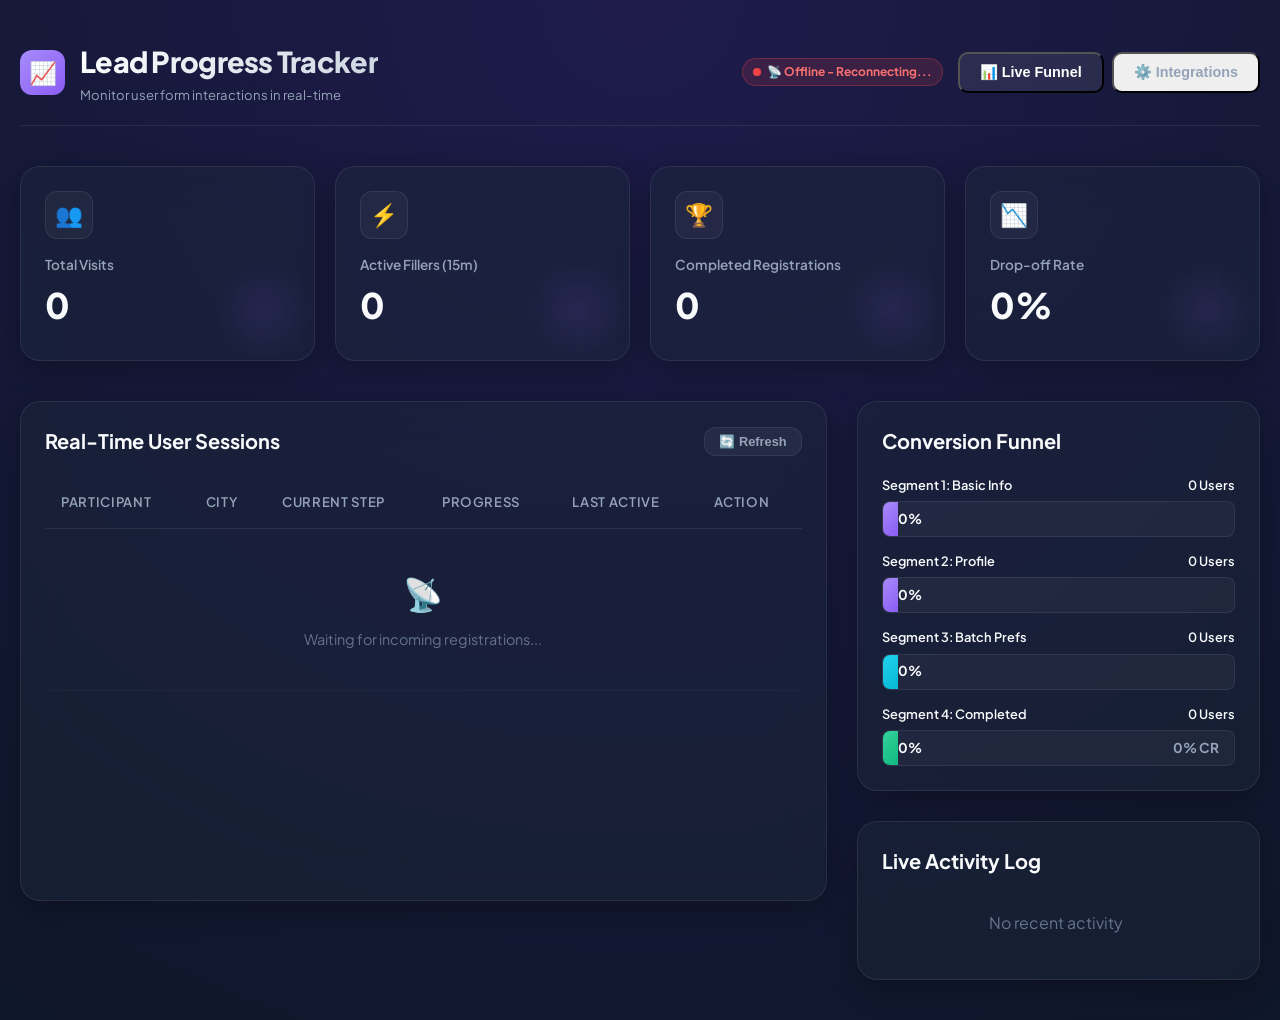
==== admin.html @ 8c6773af "Add files via upload" ====
<!DOCTYPE html>
<html lang="en">
<head>
    <meta charset="UTF-8">
    <meta name="viewport" content="width=device-width, initial-scale=1.0">
    <title>Registration Progress Tracker - Admin Dashboard</title>
    <link rel="stylesheet" href="styles.css">
</head>
<body>

    <div class="dashboard-container">
        
        <!-- Header -->
        <header class="admin-header">
            <div class="admin-title-wrap">
                <div class="admin-logo">📈</div>
                <div>
                    <h1 style="text-align: left; margin: 0; font-size: 1.8rem;">Lead Progress Tracker</h1>
                    <p style="color: var(--text-secondary); font-size: 0.82rem; margin-top: 2px;">
                        Monitor user form interactions in real-time
                    </p>
                </div>
            </div>
            
            <div style="display: flex; align-items: center; gap: 15px;">
                <span class="status-badge-live" id="stream-status">Connecting Stream...</span>
                <nav class="admin-nav">
                    <button class="nav-tab active" id="tab-dashboard" onclick="switchTab('dashboard')">📊 Live Funnel</button>
                    <button class="nav-tab" id="tab-settings" onclick="switchTab('settings')">⚙️ Integrations</button>
                </nav>
            </div>
        </header>

        <!-- Toast Alerts Container -->
        <div class="toast-container" id="toast-bin"></div>

        <!-- ------------------------------------------------------------- -->
        <!-- DASHBOARD TAB -->
        <!-- ------------------------------------------------------------- -->
        <div id="view-dashboard">
            
            <!-- Metrics Panel -->
            <div class="stats-grid">
                <div class="glass stat-card">
                    <div class="stat-icon">👥</div>
                    <div class="stat-label">Total Visits</div>
                    <div class="stat-val" id="metric-visits">0</div>
                </div>
                <div class="glass stat-card">
                    <div class="stat-icon">⚡</div>
                    <div class="stat-label">Active Fillers (15m)</div>
                    <div class="stat-val" id="metric-active">0</div>
                </div>
                <div class="glass stat-card">
                    <div class="stat-icon">🏆</div>
                    <div class="stat-label">Completed Registrations</div>
                    <div class="stat-val" id="metric-completed">0</div>
                </div>
                <div class="glass stat-card">
                    <div class="stat-icon">📉</div>
                    <div class="stat-label">Drop-off Rate</div>
                    <div class="stat-val" id="metric-dropoff">0%</div>
                </div>
            </div>

            <!-- Lower Layout: Grid & Funnel/Logs -->
            <div class="dashboard-grid">
                
                <!-- Left: Sessions Table -->
                <div class="glass" style="padding: 24px; min-height: 500px;">
                    <div class="panel-header">
                        <h3 class="panel-title">Real-Time User Sessions</h3>
                        <button class="btn btn-secondary" style="padding: 6px 14px; font-size: 0.8rem;" onclick="loadDashboardData()">🔄 Refresh</button>
                    </div>
                    
                    <div class="table-wrap">
                        <table>
                            <thead>
                                <tr>
                                    <th>Participant</th>
                                    <th>City</th>
                                    <th>Current Step</th>
                                    <th>Progress</th>
                                    <th>Last Active</th>
                                    <th>Action</th>
                                </tr>
                            </thead>
                            <tbody id="session-table-body">
                                <tr>
                                    <td colspan="6" class="empty-state">
                                        <div class="empty-state-icon">📡</div>
                                        <div>Waiting for incoming registrations...</div>
                                    </td>
                                </tr>
                            </tbody>
                        </table>
                    </div>
                </div>

                <!-- Right Sidebar: Funnel Chart & Live Logs -->
                <div style="display: flex; flex-direction: column; gap: 30px;">
                    
                    <!-- Funnel Chart Card -->
                    <div class="glass funnel-panel">
                        <h3 class="panel-title">Conversion Funnel</h3>
                        
                        <div class="funnel-container" id="funnel-chart">
                            <!-- Segment 1 -->
                            <div class="funnel-row">
                                <div class="funnel-label-row">
                                    <span>Segment 1: Basic Info</span>
                                    <span id="funnel-count-1">0 Users</span>
                                </div>
                                <div class="funnel-bar-outer">
                                    <div class="funnel-bar-inner" id="funnel-bar-1" style="width: 0%;">0%</div>
                                </div>
                            </div>
                            
                            <!-- Segment 2 -->
                            <div class="funnel-row">
                                <div class="funnel-label-row">
                                    <span>Segment 2: Profile</span>
                                    <span id="funnel-count-2">0 Users</span>
                                </div>
                                <div class="funnel-bar-outer">
                                    <div class="funnel-bar-inner" id="funnel-bar-2" style="width: 0%;">0%</div>
                                </div>
                            </div>
                            
                            <!-- Segment 3 -->
                            <div class="funnel-row">
                                <div class="funnel-label-row">
                                    <span>Segment 3: Batch Prefs</span>
                                    <span id="funnel-count-3">0 Users</span>
                                </div>
                                <div class="funnel-bar-outer">
                                    <div class="funnel-bar-inner" id="funnel-bar-3" style="width: 0%;">0%</div>
                                </div>
                            </div>
                            
                            <!-- Segment 4 -->
                            <div class="funnel-row">
                                <div class="funnel-label-row">
                                    <span>Segment 4: Completed</span>
                                    <span id="funnel-count-4">0 Users</span>
                                </div>
                                <div class="funnel-bar-outer">
                                    <div class="funnel-bar-inner" id="funnel-bar-4" style="width: 0%;">0%</div>
                                    <span class="funnel-percent" id="funnel-percent-4">0% CR</span>
                                </div>
                            </div>
                        </div>
                    </div>

                    <!-- Live Activity Log -->
                    <div class="glass feed-panel">
                        <h3 class="panel-title" style="margin-bottom: 15px;">Live Activity Log</h3>
                        <div class="feed-list" id="activity-feed">
                            <div class="empty-state" style="padding: 20px;">
                                No recent activity
                            </div>
                        </div>
                    </div>

                </div>

            </div>

        </div>

        <!-- ------------------------------------------------------------- -->
        <!-- SETTINGS TAB -->
        <!-- ------------------------------------------------------------- -->
        <div id="view-settings" style="display: none;">
            
            <div class="settings-grid">
                
                <!-- Main Configuration Panel -->
                <div class="glass settings-card">
                    <h3 class="panel-title" style="margin-bottom: 8px;">Notifications Integrations</h3>
                    <p style="color: var(--text-secondary); font-size: 0.85rem; margin-bottom: 24px;">
                        Configure automated messages to be pushed instantly when users advance across segments.
                    </p>

                    <form id="settings-form" onsubmit="saveSettings(event)">
                        
                        <div class="toggle-container">
                            <div>
                                <h4 style="font-weight: 700; font-size: 0.95rem; margin-bottom: 2px;">Enable Instant Notifications</h4>
                                <p style="color: var(--text-muted); font-size: 0.78rem;">Turn on/off all external telegram/discord messages.</p>
                            </div>
                            <label class="switch">
                                <input type="checkbox" id="enable_notifications">
                                <span class="slider"></span>
                            </label>
                        </div>

                        <!-- Telegram Section -->
                        <div style="border-top: 1px solid var(--card-border); padding-top: 24px; margin-top: 24px;">
                            <h4 style="font-weight: 700; margin-bottom: 12px; color: var(--secondary); display: flex; align-items: center; gap: 8px;">
                                <span>✈️</span> Telegram Bot Integration
                            </h4>
                            
                            <div class="form-group">
                                <label for="telegram_token">Telegram Bot Token</label>
                                <input type="text" id="telegram_token" placeholder="e.g. 1234567890:ABCdefGhIJKlmNoPQRsTUVwxyZ">
                            </div>
                            
                            <div class="form-group">
                                <label for="telegram_chat_id">Telegram Chat ID / Channel ID</label>
                                <input type="text" id="telegram_chat_id" placeholder="e.g. -100123456789 or 987654321">
                                <p style="color: var(--text-muted); font-size: 0.72rem; margin-top: 5px;">
                                    Create a bot via @BotFather, retrieve token, create group, add bot, and grab Chat ID.
                                </p>
                            </div>
                        </div>

                        <!-- Discord Section -->
                        <div style="border-top: 1px solid var(--card-border); padding-top: 24px; margin-top: 24px; margin-bottom: 30px;">
                            <h4 style="font-weight: 700; margin-bottom: 12px; color: #5865f2; display: flex; align-items: center; gap: 8px;">
                                <span>👾</span> Discord Webhook Integration
                            </h4>
                            
                            <div class="form-group">
                                <label for="discord_webhook">Discord Webhook URL</label>
                                <input type="text" id="discord_webhook" placeholder="https://discord.com/api/webhooks/...">
                            </div>
                        </div>

                        <div style="display: flex; gap: 15px;">
                            <button type="submit" class="btn btn-primary" id="btn-save-settings">Save Settings</button>
                            <button type="button" class="btn btn-secondary" onclick="testNotification()">🧪 Test Integration</button>
                        </div>

                    </form>
                </div>

                <!-- Helper Card -->
                <div class="glass" style="padding: 24px;">
                    <h4 style="font-weight: 700; margin-bottom: 12px;">Integration Guide</h4>
                    <ul style="color: var(--text-secondary); font-size: 0.85rem; padding-left: 18px; line-height: 1.7;">
                        <li style="margin-bottom: 12px;">
                            <strong>Telegram Bot:</strong> Send a message to <code>@BotFather</code> in Telegram, type <code>/newbot</code>, copy the API Token. Create a group, add your bot as admin, send a dummy message, then access <code>https://api.telegram.org/bot&lt;Token&gt;/getUpdates</code> to find the group's <code>chat_id</code>.
                        </li>
                        <li style="margin-bottom: 12px;">
                            <strong>Discord Channel:</strong> Go to Discord channel settings $\rightarrow$ Integrations $\rightarrow$ Webhooks $\rightarrow$ Create Webhook, copy the webhook URL.
                        </li>
                        <li>
                            <strong>Sound Alerts:</strong> When the dashboard is open, the browser will automatically play a synthesized chiptune sound alert whenever a user steps up a segment.
                        </li>
                    </ul>
                </div>

            </div>

        </div>

    </div>

    <!-- ------------------------------------------------------------- -->
    <!-- VIEW DETAILS MODAL -->
    <!-- ------------------------------------------------------------- -->
    <div class="modal-overlay" id="details-modal">
        <div class="glass modal-card">
            
            <div class="modal-header">
                <h3 style="font-weight: 800; font-size: 1.25rem;">Participant Profile</h3>
                <button class="close-btn" onclick="closeModal()">×</button>
            </div>
            
            <div class="modal-body" id="modal-content">
                <!-- Populated dynamically via Javascript -->
            </div>

        </div>
    </div>

    <!-- Scripts -->
    <script src="admin.js"></script>
</body>
</html>
---- styles.css ----
/* @import Google Fonts */
@import url('https://fonts.googleapis.com/css2?family=Plus+Jakarta+Sans:wght@300;400;500;600;700;800&display=swap');

/* CSS Variables for Premium Dark Glass Design */
:root {
    --bg-gradient: radial-gradient(circle at 50% 0%, #1e1b4b 0%, #0f172a 100%);
    --card-bg: rgba(30, 41, 59, 0.45);
    --card-border: rgba(255, 255, 255, 0.08);
    --primary: #8b5cf6;
    --primary-glow: rgba(139, 92, 246, 0.35);
    --primary-gradient: linear-gradient(135deg, #a78bfa 0%, #8b5cf6 100%);
    --secondary: #06b6d4;
    --secondary-gradient: linear-gradient(135deg, #22d3ee 0%, #06b6d4 100%);
    --text-primary: #f8fafc;
    --text-secondary: #94a3b8;
    --text-muted: #64748b;
    --success: #10b981;
    --success-bg: rgba(16, 185, 129, 0.15);
    --danger: #ef4444;
    --danger-bg: rgba(239, 68, 68, 0.15);
    --warning: #f59e0b;
    --font-family: 'Plus Jakarta Sans', sans-serif;
    --transition: all 0.3s cubic-bezier(0.4, 0, 0.2, 1);
}

/* Global Reset */
* {
    margin: 0;
    padding: 0;
    box-sizing: border-box;
}

body {
    font-family: var(--font-family);
    background: var(--bg-gradient);
    color: var(--text-primary);
    min-height: 100vh;
    overflow-x: hidden;
    line-height: 1.5;
}

/* Glassmorphism utility */
.glass {
    background: var(--card-bg);
    backdrop-filter: blur(20px);
    -webkit-backdrop-filter: blur(20px);
    border: 1px solid var(--card-border);
    border-radius: 20px;
    box-shadow: 0 8px 32px 0 rgba(0, 0, 0, 0.3);
}

/* Scrollbar Styling */
::-webkit-scrollbar {
    width: 8px;
    height: 8px;
}
::-webkit-scrollbar-track {
    background: rgba(15, 23, 42, 0.5);
}
::-webkit-scrollbar-thumb {
    background: rgba(139, 92, 246, 0.3);
    border-radius: 10px;
}
::-webkit-scrollbar-thumb:hover {
    background: rgba(139, 92, 246, 0.6);
}

/* App Containers */
.app-container {
    max-width: 650px;
    margin: 60px auto;
    padding: 20px;
}

.dashboard-container {
    max-width: 1400px;
    margin: 0 auto;
    padding: 40px 20px;
}

/* Typography elements */
h1 {
    font-weight: 800;
    font-size: 2.2rem;
    letter-spacing: -0.025em;
    background: linear-gradient(135deg, #ffffff 0%, #cbd5e1 100%);
    -webkit-background-clip: text;
    -webkit-text-fill-color: transparent;
    margin-bottom: 8px;
    text-align: center;
}

.subtitle {
    color: var(--text-secondary);
    font-size: 0.95rem;
    text-align: center;
    margin-bottom: 40px;
}

/* Progress Header Stepper */
.progress-stepper {
    display: flex;
    justify-content: space-between;
    align-items: center;
    position: relative;
    margin-bottom: 40px;
    padding: 0 10px;
}

.progress-line {
    position: absolute;
    top: 20px;
    left: 0;
    right: 0;
    height: 4px;
    background: rgba(255, 255, 255, 0.08);
    z-index: 1;
    border-radius: 2px;
}

.progress-line-fill {
    position: absolute;
    top: 0;
    left: 0;
    height: 100%;
    width: 0%;
    background: var(--primary-gradient);
    transition: var(--transition);
    border-radius: 2px;
}

.step-node {
    position: relative;
    z-index: 2;
    display: flex;
    flex-direction: column;
    align-items: center;
    gap: 8px;
    cursor: pointer;
}

.step-circle {
    width: 44px;
    height: 44px;
    border-radius: 50%;
    background: #1e293b;
    border: 2px solid var(--card-border);
    display: flex;
    align-items: center;
    justify-content: center;
    font-weight: 700;
    color: var(--text-secondary);
    transition: var(--transition);
}

.step-node.active .step-circle {
    background: var(--primary);
    border-color: var(--primary);
    color: white;
    box-shadow: 0 0 20px var(--primary-glow);
}

.step-node.completed .step-circle {
    background: var(--secondary);
    border-color: var(--secondary);
    color: white;
    box-shadow: 0 0 20px rgba(6, 182, 212, 0.35);
}

.step-label {
    font-size: 0.75rem;
    font-weight: 600;
    color: var(--text-muted);
    transition: var(--transition);
}

.step-node.active .step-label {
    color: var(--text-primary);
}

.step-node.completed .step-label {
    color: var(--secondary);
}

/* Registration Form Card styling */
.form-card {
    padding: 40px;
    margin-bottom: 24px;
}

.form-segment {
    display: none;
    animation: fadeInSlide 0.4s ease-out forwards;
}

.form-segment.active {
    display: block;
}

@keyframes fadeInSlide {
    from {
        opacity: 0;
        transform: translateY(15px);
    }
    to {
        opacity: 1;
        transform: translateY(0);
    }
}

.segment-title {
    font-size: 1.4rem;
    font-weight: 700;
    color: white;
    margin-bottom: 8px;
}

.segment-desc {
    font-size: 0.88rem;
    color: var(--text-secondary);
    margin-bottom: 24px;
    border-bottom: 1px solid var(--card-border);
    padding-bottom: 12px;
}

/* Form Controls */
.form-group {
    margin-bottom: 20px;
}

.form-group.half-width {
    width: 48%;
}

.form-row {
    display: flex;
    justify-content: space-between;
}

label {
    display: block;
    font-size: 0.85rem;
    font-weight: 600;
    color: var(--text-secondary);
    margin-bottom: 8px;
}

label span {
    color: var(--danger);
}

.input-wrapper {
    position: relative;
}

input[type="text"],
input[type="email"],
input[type="tel"],
select,
textarea {
    width: 100%;
    padding: 12px 16px;
    background: rgba(15, 23, 42, 0.6);
    border: 1.5px solid var(--card-border);
    border-radius: 12px;
    color: white;
    font-family: var(--font-family);
    font-size: 0.95rem;
    outline: none;
    transition: var(--transition);
}

input:focus,
select:focus,
textarea:focus {
    border-color: var(--primary);
    box-shadow: 0 0 15px var(--primary-glow);
    background: rgba(15, 23, 42, 0.8);
}

textarea {
    resize: vertical;
    min-height: 100px;
}

/* Radio & Checkbox buttons styling */
.checkbox-label {
    display: flex;
    align-items: flex-start;
    gap: 10px;
    cursor: pointer;
    font-weight: 500;
    font-size: 0.9rem;
    color: var(--text-secondary);
}

.checkbox-label input {
    margin-top: 4px;
    accent-color: var(--primary);
}

/* Action Buttons */
.form-actions {
    display: flex;
    justify-content: space-between;
    margin-top: 30px;
}

.btn {
    padding: 12px 28px;
    border-radius: 12px;
    font-weight: 600;
    font-size: 0.95rem;
    cursor: pointer;
    transition: var(--transition);
    border: none;
    outline: none;
    display: inline-flex;
    align-items: center;
    gap: 8px;
}

.btn-primary {
    background: var(--primary-gradient);
    color: white;
    box-shadow: 0 4px 15px rgba(139, 92, 246, 0.4);
}

.btn-primary:hover {
    box-shadow: 0 6px 20px rgba(139, 92, 246, 0.6);
    transform: translateY(-2px);
}

.btn-secondary {
    background: rgba(255, 255, 255, 0.05);
    color: var(--text-secondary);
    border: 1px solid var(--card-border);
}

.btn-secondary:hover {
    background: rgba(255, 255, 255, 0.1);
    color: white;
    transform: translateY(-2px);
}

.btn-disabled {
    opacity: 0.5;
    pointer-events: none;
}

.btn-danger {
    background: var(--danger);
    color: white;
}

.btn-danger:hover {
    transform: translateY(-2px);
    box-shadow: 0 4px 12px rgba(239, 68, 68, 0.4);
}

/* Segment 4: Payment Button specifically */
.payment-section {
    text-align: center;
    background: rgba(139, 92, 246, 0.08);
    border: 1.5px dashed var(--primary);
    border-radius: 16px;
    padding: 24px;
    margin-bottom: 24px;
}

.payment-price {
    font-size: 2.2rem;
    font-weight: 800;
    color: white;
    margin: 10px 0;
}

.payment-btn {
    display: inline-block;
    padding: 14px 32px;
    background: var(--secondary-gradient);
    color: white;
    border-radius: 12px;
    text-decoration: none;
    font-weight: 700;
    margin: 12px 0;
    box-shadow: 0 4px 15px rgba(6, 182, 212, 0.4);
    transition: var(--transition);
}

.payment-btn:hover {
    transform: translateY(-2px);
    box-shadow: 0 6px 20px rgba(6, 182, 212, 0.6);
}

/* Success View styling */
.success-view {
    text-align: center;
    padding: 40px 20px;
    animation: fadeInSlide 0.5s ease-out forwards;
}

.success-icon {
    width: 80px;
    height: 80px;
    border-radius: 50%;
    background: var(--success-bg);
    border: 2px solid var(--success);
    color: var(--success);
    display: inline-flex;
    align-items: center;
    justify-content: center;
    font-size: 2.5rem;
    margin-bottom: 24px;
    box-shadow: 0 0 25px rgba(16, 185, 129, 0.2);
}

/* ------------------------------------------------------------- */
/* ADMIN DASHBOARD STYLING */
/* ------------------------------------------------------------- */

/* Header & Navigation */
.admin-header {
    display: flex;
    justify-content: space-between;
    align-items: center;
    margin-bottom: 40px;
    border-bottom: 1px solid var(--card-border);
    padding-bottom: 20px;
}

.admin-title-wrap {
    display: flex;
    align-items: center;
    gap: 15px;
}

.admin-logo {
    width: 45px;
    height: 45px;
    border-radius: 12px;
    background: var(--primary-gradient);
    display: flex;
    align-items: center;
    justify-content: center;
    font-size: 1.4rem;
    font-weight: 800;
    color: white;
}

.admin-nav {
    display: flex;
    gap: 8px;
}

.nav-tab {
    padding: 10px 20px;
    border-radius: 10px;
    color: var(--text-secondary);
    text-decoration: none;
    font-weight: 600;
    font-size: 0.9rem;
    cursor: pointer;
    transition: var(--transition);
}

.nav-tab.active {
    background: rgba(255, 255, 255, 0.08);
    color: white;
}

.nav-tab:hover:not(.active) {
    background: rgba(255, 255, 255, 0.03);
    color: white;
}

.status-badge-live {
    background: rgba(239, 68, 68, 0.15);
    color: #f87171;
    border: 1px solid rgba(239, 68, 68, 0.3);
    padding: 4px 10px;
    border-radius: 30px;
    font-size: 0.75rem;
    font-weight: 700;
    display: inline-flex;
    align-items: center;
    gap: 6px;
}

.status-badge-live::before {
    content: '';
    display: inline-block;
    width: 8px;
    height: 8px;
    border-radius: 50%;
    background: #ef4444;
    animation: pulse 1.5s infinite;
}

@keyframes pulse {
    0% { transform: scale(0.9); opacity: 0.5; }
    50% { transform: scale(1.2); opacity: 1; }
    100% { transform: scale(0.9); opacity: 0.5; }
}

/* Stats Dashboard Grid */
.stats-grid {
    display: grid;
    grid-template-columns: repeat(auto-fit, minmax(280px, 1fr));
    gap: 20px;
    margin-bottom: 40px;
}

.stat-card {
    padding: 24px;
    position: relative;
    overflow: hidden;
}

.stat-card::after {
    content: '';
    position: absolute;
    bottom: 0;
    right: 0;
    width: 100px;
    height: 100px;
    background: radial-gradient(circle, var(--primary-glow) 0%, transparent 70%);
    opacity: 0.3;
}

.stat-icon {
    width: 48px;
    height: 48px;
    border-radius: 12px;
    background: rgba(255, 255, 255, 0.04);
    border: 1px solid var(--card-border);
    display: flex;
    align-items: center;
    justify-content: center;
    font-size: 1.4rem;
    color: var(--primary);
    margin-bottom: 16px;
}

.stat-card:nth-child(2) .stat-icon { color: var(--secondary); }
.stat-card:nth-child(3) .stat-icon { color: var(--success); }
.stat-card:nth-child(4) .stat-icon { color: var(--warning); }

.stat-label {
    color: var(--text-secondary);
    font-size: 0.85rem;
    font-weight: 600;
}

.stat-val {
    font-size: 2.2rem;
    font-weight: 800;
    margin: 4px 0;
}

/* Dual Panel Grid (Logs and Active Trackers) */
.dashboard-grid {
    display: grid;
    grid-template-columns: 2fr 1fr;
    gap: 30px;
    align-items: start;
}

@media (max-width: 1024px) {
    .dashboard-grid {
        grid-template-columns: 1fr;
    }
}

.panel-header {
    display: flex;
    justify-content: space-between;
    align-items: center;
    margin-bottom: 20px;
}

.panel-title {
    font-size: 1.25rem;
    font-weight: 700;
}

/* Grid & Tables for Active Sessions */
.table-wrap {
    overflow-x: auto;
    width: 100%;
}

table {
    width: 100%;
    border-collapse: collapse;
    text-align: left;
}

th {
    padding: 16px;
    font-weight: 600;
    color: var(--text-secondary);
    font-size: 0.82rem;
    text-transform: uppercase;
    letter-spacing: 0.05em;
    border-bottom: 1px solid var(--card-border);
}

td {
    padding: 16px;
    font-size: 0.9rem;
    border-bottom: 1px solid rgba(255, 255, 255, 0.03);
    vertical-align: middle;
}

tr:hover td {
    background: rgba(255, 255, 255, 0.01);
}

.avatar-cell {
    display: flex;
    align-items: center;
    gap: 12px;
}

.avatar {
    width: 38px;
    height: 38px;
    border-radius: 50%;
    background: var(--primary-gradient);
    display: flex;
    align-items: center;
    justify-content: center;
    font-weight: 700;
    font-size: 0.9rem;
    color: white;
}

.text-sub {
    font-size: 0.78rem;
    color: var(--text-muted);
}

/* Dynamic status progress indicators */
.badge {
    padding: 4px 10px;
    border-radius: 20px;
    font-size: 0.75rem;
    font-weight: 600;
    display: inline-block;
}

.badge-seg1 { background: rgba(139, 92, 246, 0.15); color: #a78bfa; border: 1px solid rgba(139, 92, 246, 0.3); }
.badge-seg2 { background: rgba(6, 182, 212, 0.15); color: #22d3ee; border: 1px solid rgba(6, 182, 212, 0.3); }
.badge-seg3 { background: rgba(245, 158, 11, 0.15); color: #fbbf24; border: 1px solid rgba(245, 158, 11, 0.3); }
.badge-seg4 { background: rgba(16, 185, 129, 0.15); color: #34d399; border: 1px solid rgba(16, 185, 129, 0.3); }

/* Progress Mini bar */
.mini-progress {
    width: 100px;
    height: 6px;
    background: rgba(255, 255, 255, 0.08);
    border-radius: 10px;
    overflow: hidden;
}

.mini-progress-fill {
    height: 100%;
    background: var(--primary);
    border-radius: 10px;
    transition: var(--transition);
}

.mini-progress-fill.completed {
    background: var(--success);
}

/* Funnel chart using CSS Flex */
.funnel-panel {
    padding: 24px;
}

.funnel-container {
    display: flex;
    flex-direction: column;
    gap: 15px;
    margin-top: 20px;
}

.funnel-row {
    display: flex;
    flex-direction: column;
    gap: 6px;
}

.funnel-label-row {
    display: flex;
    justify-content: space-between;
    font-size: 0.8rem;
    font-weight: 600;
}

.funnel-bar-outer {
    height: 36px;
    background: rgba(255, 255, 255, 0.04);
    border: 1px solid var(--card-border);
    border-radius: 8px;
    overflow: hidden;
    position: relative;
}

.funnel-bar-inner {
    height: 100%;
    background: var(--primary-gradient);
    transition: width 1s cubic-bezier(0.4, 0, 0.2, 1);
    display: flex;
    align-items: center;
    padding-left: 15px;
    font-weight: 700;
    font-size: 0.85rem;
}

.funnel-row:nth-child(2) .funnel-bar-inner { background: linear-gradient(135deg, #a78bfa 0%, #8b5cf6 100%); }
.funnel-row:nth-child(3) .funnel-bar-inner { background: linear-gradient(135deg, #22d3ee 0%, #06b6d4 100%); }
.funnel-row:nth-child(4) .funnel-bar-inner { background: linear-gradient(135deg, #34d399 0%, #10b981 100%); }

.funnel-percent {
    position: absolute;
    right: 15px;
    top: 50%;
    transform: translateY(-50%);
    font-weight: 700;
    font-size: 0.85rem;
    color: var(--text-secondary);
}

/* Live Feed / Notification Logs panel */
.feed-panel {
    padding: 24px;
    max-height: 480px;
    display: flex;
    flex-direction: column;
}

.feed-list {
    overflow-y: auto;
    flex: 1;
    display: flex;
    flex-direction: column;
    gap: 12px;
    padding-right: 5px;
}

.feed-item {
    padding: 12px;
    border-radius: 12px;
    background: rgba(255, 255, 255, 0.02);
    border: 1px solid var(--card-border);
    display: flex;
    gap: 12px;
    animation: slideInLeft 0.3s cubic-bezier(0.18, 0.89, 0.32, 1.28) forwards;
}

@keyframes slideInLeft {
    from { opacity: 0; transform: translateX(-20px); }
    to { opacity: 1; transform: translateX(0); }
}

.feed-icon {
    width: 32px;
    height: 32px;
    border-radius: 50%;
    display: flex;
    align-items: center;
    justify-content: center;
    font-size: 0.95rem;
    flex-shrink: 0;
}

.feed-icon.info { background: rgba(139, 92, 246, 0.15); color: #a78bfa; }
.feed-icon.success { background: rgba(16, 185, 129, 0.15); color: #34d399; }
.feed-icon.warning { background: rgba(245, 158, 11, 0.15); color: #fbbf24; }

.feed-content {
    flex: 1;
}

.feed-title {
    font-weight: 600;
    font-size: 0.85rem;
}

.feed-time {
    font-size: 0.72rem;
    color: var(--text-muted);
    margin-top: 4px;
}

/* ------------------------------------------------------------- */
/* VIEW DETAILS MODAL */
/* ------------------------------------------------------------- */
.modal-overlay {
    position: fixed;
    top: 0;
    left: 0;
    right: 0;
    bottom: 0;
    background: rgba(15, 23, 42, 0.75);
    backdrop-filter: blur(8px);
    display: flex;
    align-items: center;
    justify-content: center;
    z-index: 1000;
    opacity: 0;
    pointer-events: none;
    transition: var(--transition);
}

.modal-overlay.active {
    opacity: 1;
    pointer-events: all;
}

.modal-card {
    width: 100%;
    max-width: 600px;
    margin: 20px;
    max-height: 90vh;
    overflow-y: auto;
    padding: 30px;
    animation: modalScale 0.3s cubic-bezier(0.34, 1.56, 0.64, 1) forwards;
}

@keyframes modalScale {
    from { opacity: 0; transform: scale(0.9); }
    to { opacity: 1; transform: scale(1); }
}

.modal-header {
    display: flex;
    justify-content: space-between;
    align-items: center;
    margin-bottom: 20px;
    border-bottom: 1px solid var(--card-border);
    padding-bottom: 15px;
}

.close-btn {
    background: none;
    border: none;
    font-size: 1.5rem;
    color: var(--text-secondary);
    cursor: pointer;
    transition: var(--transition);
}

.close-btn:hover {
    color: white;
}

.modal-body {
    display: flex;
    flex-direction: column;
    gap: 20px;
}

.info-section {
    border-bottom: 1px solid rgba(255, 255, 255, 0.03);
    padding-bottom: 15px;
}

.info-section-title {
    font-size: 0.85rem;
    font-weight: 700;
    text-transform: uppercase;
    letter-spacing: 0.05em;
    color: var(--primary);
    margin-bottom: 12px;
}

.info-grid {
    display: grid;
    grid-template-columns: repeat(auto-fit, minmax(200px, 1fr));
    gap: 15px;
}

.info-item {
    display: flex;
    flex-direction: column;
}

.info-label {
    font-size: 0.75rem;
    color: var(--text-muted);
    font-weight: 500;
}

.info-val {
    font-size: 0.95rem;
    font-weight: 600;
    color: white;
    margin-top: 2px;
}

/* ------------------------------------------------------------- */
/* CONFIG SETTINGS VIEW */
/* ------------------------------------------------------------- */
.settings-grid {
    display: grid;
    grid-template-columns: 2fr 1.2fr;
    gap: 30px;
}

@media (max-width: 900px) {
    .settings-grid {
        grid-template-columns: 1fr;
    }
}

.settings-card {
    padding: 30px;
}

.toggle-container {
    display: flex;
    align-items: center;
    justify-content: space-between;
    background: rgba(255, 255, 255, 0.02);
    border: 1px solid var(--card-border);
    padding: 16px;
    border-radius: 12px;
    margin-bottom: 24px;
}

/* CSS Switch */
.switch {
    position: relative;
    display: inline-block;
    width: 50px;
    height: 26px;
}

.switch input {
    opacity: 0;
    width: 0;
    height: 0;
}

.slider {
    position: absolute;
    cursor: pointer;
    top: 0;
    left: 0;
    right: 0;
    bottom: 0;
    background-color: #334155;
    transition: .4s;
    border-radius: 34px;
}

.slider:before {
    position: absolute;
    content: "";
    height: 18px;
    width: 18px;
    left: 4px;
    bottom: 4px;
    background-color: white;
    transition: .4s;
    border-radius: 50%;
}

input:checked + .slider {
    background-color: var(--success);
}

input:checked + .slider:before {
    transform: translateX(24px);
}

/* Toast Notifications */
.toast-container {
    position: fixed;
    bottom: 24px;
    right: 24px;
    display: flex;
    flex-direction: column;
    gap: 10px;
    z-index: 2000;
}

.toast {
    background: rgba(15, 23, 42, 0.9);
    border: 1.5px solid var(--card-border);
    backdrop-filter: blur(12px);
    padding: 16px 20px;
    border-radius: 12px;
    color: white;
    display: flex;
    align-items: center;
    gap: 12px;
    box-shadow: 0 4px 20px rgba(0, 0, 0, 0.4);
    animation: toastIn 0.3s cubic-bezier(0.18, 0.89, 0.32, 1.28) forwards;
}

@keyframes toastIn {
    from { opacity: 0; transform: translateY(20px) scale(0.9); }
    to { opacity: 1; transform: translateY(0) scale(1); }
}

.toast.toast-success { border-color: var(--success); }
.toast.toast-info { border-color: var(--primary); }

.toast-close {
    background: none;
    border: none;
    color: var(--text-muted);
    font-size: 1.1rem;
    cursor: pointer;
    margin-left: auto;
}

.toast-close:hover {
    color: white;
}

/* Empty states */
.empty-state {
    text-align: center;
    padding: 40px;
    color: var(--text-muted);
}
.empty-state-icon {
    font-size: 2rem;
    margin-bottom: 12px;
}

/* ------------------------------------------------------------- */
/* MOBILE RESPONSIVE MEDIA QUERY (< 650px) */
/* ------------------------------------------------------------- */
@media (max-width: 650px) {
    /* Form Layout Adjustment */
    .app-container {
        margin: 20px auto;
        padding: 12px;
    }

    h1 {
        font-size: 1.65rem;
    }

    .subtitle {
        font-size: 0.82rem;
        margin-bottom: 24px;
    }

    /* Stepper Scale-down */
    .progress-stepper {
        padding: 10px;
        margin-bottom: 24px;
        border-radius: 14px;
    }

    .step-circle {
        width: 32px;
        height: 32px;
        font-size: 0.8rem;
    }

    .step-label {
        font-size: 0.62rem;
    }

    .progress-line {
        top: 25px;
    }

    /* Form Card padding reduction */
    .form-card {
        padding: 24px 16px;
        border-radius: 16px;
    }

    .segment-title {
        font-size: 1.2rem;
    }

    .segment-desc {
        font-size: 0.8rem;
        margin-bottom: 16px;
    }

    /* Stacking row components vertically */
    .form-row {
        flex-direction: column;
        gap: 0;
    }

    .form-group.half-width {
        width: 100%;
    }

    /* Inputs adjustments */
    input[type="text"],
    input[type="email"],
    input[type="tel"],
    select,
    textarea {
        padding: 10px 12px;
        font-size: 0.88rem;
    }

    /* Buttons adjustments */
    .btn {
        padding: 10px 18px;
        font-size: 0.85rem;
    }

    .form-actions {
        gap: 10px;
    }

    /* Payment Section adjustments */
    .payment-section {
        padding: 16px;
    }

    .payment-price {
        font-size: 1.8rem;
    }

    .payment-btn {
        padding: 10px 20px;
        font-size: 0.88rem;
        width: 100%;
        text-align: center;
    }

    /* Dashboard adjustments */
    .dashboard-container {
        padding: 20px 12px;
    }

    .admin-header {
        flex-direction: column;
        gap: 15px;
        text-align: center;
        align-items: center;
    }

    .admin-title-wrap {
        flex-direction: column;
        text-align: center;
    }

    .admin-header h1 {
        text-align: center !important;
        font-size: 1.5rem;
    }

    .admin-nav {
        width: 100%;
        justify-content: center;
    }

    .stats-grid {
        grid-template-columns: 1fr;
        gap: 15px;
        margin-bottom: 25px;
    }

    .stat-card {
        padding: 16px;
    }

    .stat-val {
        font-size: 1.8rem;
    }

    /* Settings view */
    .settings-grid {
        grid-template-columns: 1fr;
        gap: 20px;
    }

    .settings-card {
        padding: 20px 16px;
    }
}
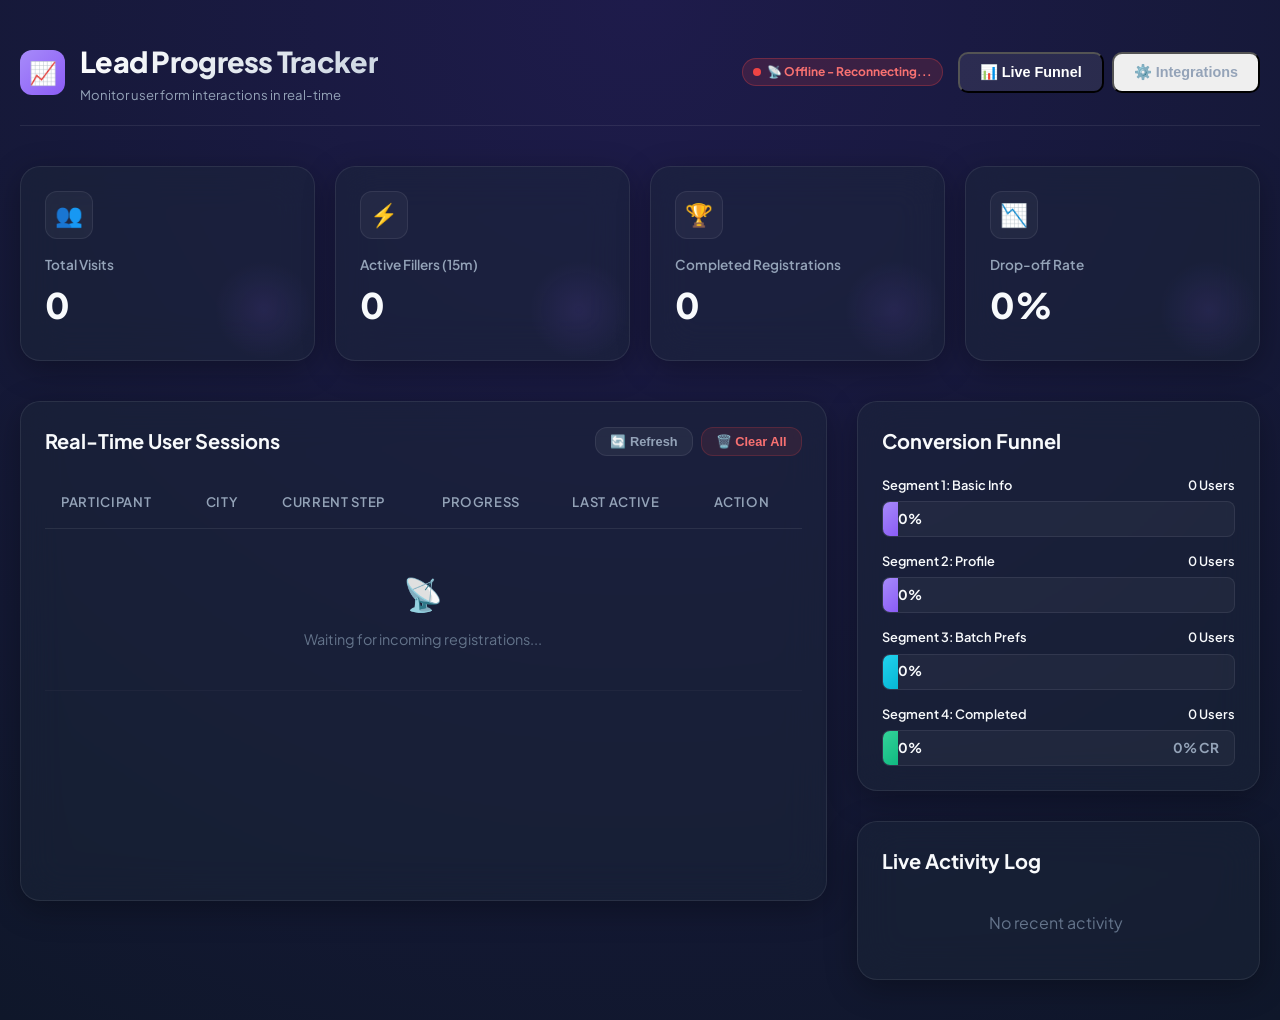
==== commit d404a447: "Add files via upload" ====
--- a/admin.html
+++ b/admin.html
@@ -70,7 +70,10 @@
                 <div class="glass" style="padding: 24px; min-height: 500px;">
                     <div class="panel-header">
                         <h3 class="panel-title">Real-Time User Sessions</h3>
-                        <button class="btn btn-secondary" style="padding: 6px 14px; font-size: 0.8rem;" onclick="loadDashboardData()">🔄 Refresh</button>
+                        <div style="display: flex; gap: 8px;">
+                            <button class="btn btn-secondary" style="padding: 6px 14px; font-size: 0.8rem;" onclick="loadDashboardData()">🔄 Refresh</button>
+                            <button class="btn btn-secondary" style="padding: 6px 14px; font-size: 0.8rem; background: rgba(239, 68, 68, 0.1); border-color: rgba(239, 68, 68, 0.2); color: #f87171;" onclick="clearAllData()">🗑️ Clear All</button>
+                        </div>
                     </div>
                     
                     <div class="table-wrap">
@@ -195,26 +198,6 @@
                             </label>
                         </div>
 
-                        <!-- Telegram Section -->
-                        <div style="border-top: 1px solid var(--card-border); padding-top: 24px; margin-top: 24px;">
-                            <h4 style="font-weight: 700; margin-bottom: 12px; color: var(--secondary); display: flex; align-items: center; gap: 8px;">
-                                <span>✈️</span> Telegram Bot Integration
-                            </h4>
-                            
-                            <div class="form-group">
-                                <label for="telegram_token">Telegram Bot Token</label>
-                                <input type="text" id="telegram_token" placeholder="e.g. 1234567890:ABCdefGhIJKlmNoPQRsTUVwxyZ">
-                            </div>
-                            
-                            <div class="form-group">
-                                <label for="telegram_chat_id">Telegram Chat ID / Channel ID</label>
-                                <input type="text" id="telegram_chat_id" placeholder="e.g. -100123456789 or 987654321">
-                                <p style="color: var(--text-muted); font-size: 0.72rem; margin-top: 5px;">
-                                    Create a bot via @BotFather, retrieve token, create group, add bot, and grab Chat ID.
-                                </p>
-                            </div>
-                        </div>
-
                         <!-- Discord Section -->
                         <div style="border-top: 1px solid var(--card-border); padding-top: 24px; margin-top: 24px; margin-bottom: 30px;">
                             <h4 style="font-weight: 700; margin-bottom: 12px; color: #5865f2; display: flex; align-items: center; gap: 8px;">
@@ -239,9 +222,6 @@
                 <div class="glass" style="padding: 24px;">
                     <h4 style="font-weight: 700; margin-bottom: 12px;">Integration Guide</h4>
                     <ul style="color: var(--text-secondary); font-size: 0.85rem; padding-left: 18px; line-height: 1.7;">
-                        <li style="margin-bottom: 12px;">
-                            <strong>Telegram Bot:</strong> Send a message to <code>@BotFather</code> in Telegram, type <code>/newbot</code>, copy the API Token. Create a group, add your bot as admin, send a dummy message, then access <code>https://api.telegram.org/bot&lt;Token&gt;/getUpdates</code> to find the group's <code>chat_id</code>.
-                        </li>
                         <li style="margin-bottom: 12px;">
                             <strong>Discord Channel:</strong> Go to Discord channel settings $\rightarrow$ Integrations $\rightarrow$ Webhooks $\rightarrow$ Create Webhook, copy the webhook URL.
                         </li>
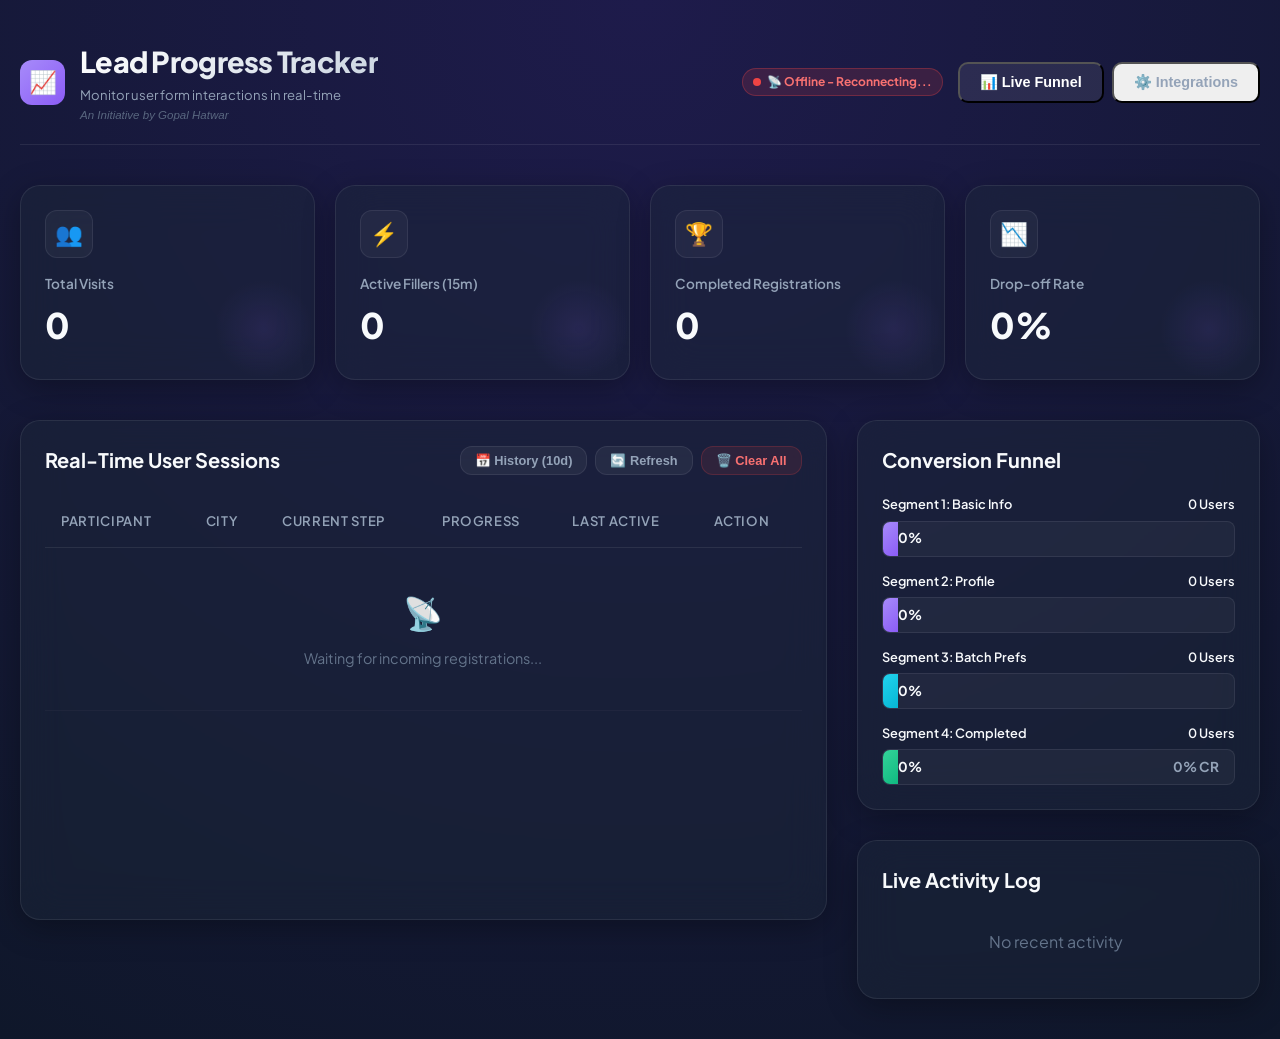
==== commit 34095446: "Add files via upload" ====
--- a/admin.html
+++ b/admin.html
@@ -19,6 +19,9 @@
                     <p style="color: var(--text-secondary); font-size: 0.82rem; margin-top: 2px;">
                         Monitor user form interactions in real-time
                     </p>
+                    <p style="color: var(--text-muted); font-size: 0.72rem; margin-top: 2px; font-style: italic; opacity: 0.85;">
+                        An Initiative by Gopal Hatwar
+                    </p>
                 </div>
             </div>
             
@@ -71,6 +74,7 @@
                     <div class="panel-header">
                         <h3 class="panel-title">Real-Time User Sessions</h3>
                         <div style="display: flex; gap: 8px;">
+                            <button class="btn btn-secondary" style="padding: 6px 14px; font-size: 0.8rem;" onclick="openHistoryModal()">📅 History (10d)</button>
                             <button class="btn btn-secondary" style="padding: 6px 14px; font-size: 0.8rem;" onclick="loadDashboardData()">🔄 Refresh</button>
                             <button class="btn btn-secondary" style="padding: 6px 14px; font-size: 0.8rem; background: rgba(239, 68, 68, 0.1); border-color: rgba(239, 68, 68, 0.2); color: #f87171;" onclick="clearAllData()">🗑️ Clear All</button>
                         </div>
@@ -198,6 +202,7 @@
                             </label>
                         </div>
 
+
                         <!-- Discord Section -->
                         <div style="border-top: 1px solid var(--card-border); padding-top: 24px; margin-top: 24px; margin-bottom: 30px;">
                             <h4 style="font-weight: 700; margin-bottom: 12px; color: #5865f2; display: flex; align-items: center; gap: 8px;">
@@ -255,6 +260,39 @@
         </div>
     </div>
 
+    <!-- ------------------------------------------------------------- -->
+    <!-- VIEW HISTORY MODAL -->
+    <!-- ------------------------------------------------------------- -->
+    <div class="modal-overlay" id="history-modal">
+        <div class="glass modal-card" style="max-width: 900px; width: 90%; max-height: 85vh; display: flex; flex-direction: column;">
+            
+            <div class="modal-header" style="flex-shrink: 0;">
+                <h3 style="font-weight: 800; font-size: 1.25rem;">📅 Form Entries History (Last 10 Days)</h3>
+                <button class="close-btn" onclick="closeHistoryModal()">×</button>
+            </div>
+            
+            <div class="modal-body" style="overflow-y: auto; flex-grow: 1; padding: 20px;">
+                <div class="table-wrap">
+                    <table>
+                        <thead>
+                            <tr>
+                                <th>Participant</th>
+                                <th>City / Contact</th>
+                                <th>Current Step</th>
+                                <th>Progress</th>
+                                <th>Last Active</th>
+                            </tr>
+                        </thead>
+                        <tbody id="history-table-body">
+                            <!-- Populated dynamically via Javascript -->
+                        </tbody>
+                    </table>
+                </div>
+            </div>
+
+        </div>
+    </div>
+
     <!-- Scripts -->
     <script src="admin.js"></script>
 </body>
